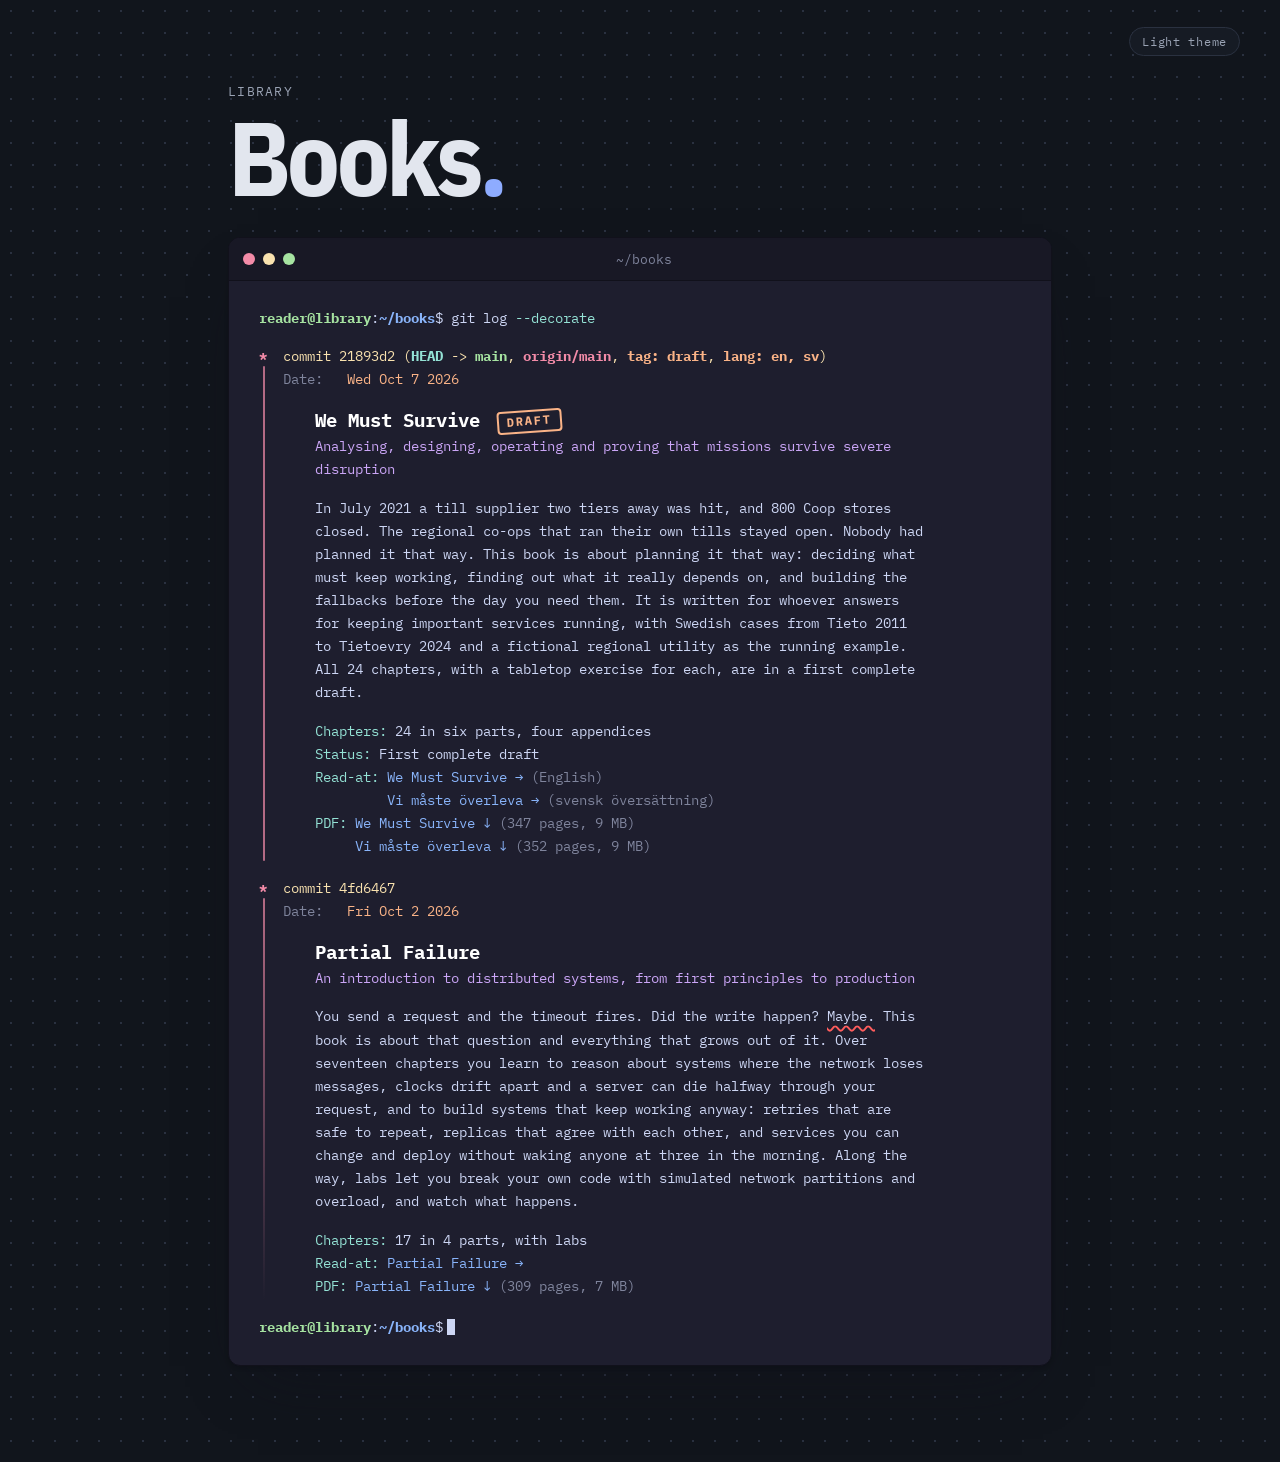
==== index.html @ 134f55db "Publish the books" ====
<!doctype html>
<html lang="en">
<head>
<meta charset="utf-8">
<meta name="viewport" content="width=device-width, initial-scale=1">
<title>Books</title>
<link rel="preconnect" href="https://fonts.googleapis.com">
<link rel="preconnect" href="https://fonts.gstatic.com" crossorigin>
<link rel="stylesheet" href="https://fonts.googleapis.com/css2?family=IBM+Plex+Mono:wght@400;500&family=IBM+Plex+Sans+Condensed:wght@500;600;700&family=Source+Serif+4:ital,opsz,wght@0,8..60,400;0,8..60,600;1,8..60,400&display=swap">
<link rel="stylesheet" href="assets/book.css?v=183c87c0">
<script>
  // follow the theme chosen in the book (same origin, same localStorage key)
  try { const t = localStorage.getItem('pf-theme'); if (t === 'dark' || t === 'light') document.documentElement.setAttribute('data-theme', t); } catch (e) {}
</script>
</head>
<body class="library">
<main class="landing">
  <button class="theme-toggle" id="themeBtn" type="button">Light theme</button>
  <header class="landing-head">
    <div class="kicker">Library</div>
    <h1>Books</h1>
  </header>

  <section class="term" aria-label="Book list">
    <div class="term-bar" aria-hidden="true"><i></i><i></i><i></i><span>~/books</span></div>
    <div class="term-body">
      <div class="prompt"><span class="user">reader@library</span>:<span class="path">~/books</span>$ git log <span class="arg">--decorate</span></div>
      <ol class="git-log">
        <li class="commit">
          <span class="graph" aria-hidden="true">*</span>
          <div>
            <div><span class="hash">commit 21893d2</span> <span class="refs">(<span class="head">HEAD</span> -&gt; <span class="branch">main</span>, <span class="remote">origin/main</span>, <span class="tag">tag: draft</span>, <span class="tag">lang: en, sv</span>)</span></div>
            <div><span class="label">Date:</span><span class="date">Wed Oct 7 2026</span></div>
            <div class="commit-msg">
              <h2><a href="we_must_survive/">We Must Survive</a> <span class="draft-chip">Draft</span></h2>
              <p class="sub">Analysing, designing, operating and proving that missions survive severe disruption</p>
              <p class="blurb">In July 2021 a till supplier two tiers away was hit, and 800 Coop stores closed. The regional co-ops that ran their own tills stayed open. Nobody had planned it that way. This book is about planning it that way: deciding what must keep working, finding out what it really depends on, and building the fallbacks before the day you need them. It is written for whoever answers for keeping important services running, with Swedish cases from Tieto 2011 to Tietoevry 2024 and a fictional regional utility as the running example. All 24 chapters, with a tabletop exercise for each, are in a first complete draft.</p>
              <dl class="trailers">
                <dt>Chapters</dt><dd>24 in six parts, four appendices</dd>
                <dt>Status</dt><dd>First complete draft</dd>
                <dt>Read-at</dt><dd class="multi"><a href="we_must_survive/">We Must Survive <span>→</span></a> <span class="dim">(English)</span><br><a href="vi_maste_overleva/" lang="sv">Vi måste överleva <span>→</span></a> <span class="dim">(svensk översättning)</span></dd>
                <dt>PDF</dt><dd class="multi"><a href="we_must_survive/we-must-survive.pdf" download>We Must Survive <span>↓</span></a> <span class="dim">(347 pages, 9 MB)</span><br><a href="vi_maste_overleva/vi-maste-overleva.pdf" download lang="sv">Vi måste överleva <span>↓</span></a> <span class="dim">(352 pages, 9 MB)</span></dd>
              </dl>
            </div>
          </div>
        </li>
        <li class="commit">
          <span class="graph" aria-hidden="true">*</span>
          <div>
            <div><span class="hash">commit 4fd6467</span> </div>
            <div><span class="label">Date:</span><span class="date">Fri Oct 2 2026</span></div>
            <div class="commit-msg">
              <h2><a href="partial_failure/">Partial Failure</a></h2>
              <p class="sub">An introduction to distributed systems, from first principles to production</p>
              <p class="blurb">You send a request and the timeout fires. Did the write happen? <span class="squiggle">Maybe.</span> This book is about that question and everything that grows out of it. Over seventeen chapters you learn to reason about systems where the network loses messages, clocks drift apart and a server can die halfway through your request, and to build systems that keep working anyway: retries that are safe to repeat, replicas that agree with each other, and services you can change and deploy without waking anyone at three in the morning. Along the way, labs let you break your own code with simulated network partitions and overload, and watch what happens.</p>
              <dl class="trailers">
                <dt>Chapters</dt><dd>17 in 4 parts, with labs</dd>
                <dt>Read-at</dt><dd><a href="partial_failure/">Partial Failure <span>→</span></a></dd>
                <dt>PDF</dt><dd><a href="partial_failure/partial-failure.pdf" download>Partial Failure <span>↓</span></a> <span class="dim">(309 pages, 7 MB)</span></dd>
              </dl>
            </div>
          </div>
        </li>
      </ol>
      <div class="prompt"><span class="user">reader@library</span>:<span class="path">~/books</span>$<span class="cursor"></span></div>
    </div>
  </section>
</main>
<script>
  // same localStorage key as the books, so the choice follows the reader
  (function () {
    const root = document.documentElement, btn = document.getElementById('themeBtn');
    const label = () => { btn.textContent = root.getAttribute('data-theme') === 'light' ? 'Dark theme' : 'Light theme'; };
    btn.addEventListener('click', () => {
      const next = root.getAttribute('data-theme') === 'light' ? 'dark' : 'light';
      root.setAttribute('data-theme', next);
      try { localStorage.setItem('pf-theme', next); } catch (e) {}
      label();
    });
    label();
  })();
</script>
</body>
</html>
---- assets/book.css ----
/* Shared style for the book pages and the landing page.
   Layout: chapter rail in a hamburger drawer, one reading column (38.2vw golden ratio, clamped to 68ch–800px).
   Visual idea: an engineer's notebook — cool paper, ink-blue accent, mono labels like log lines. */
:root {
  --bg: #f6f7f9;
  --paper: #ffffff;
  --fg: #1c2230;
  --muted: #5b6475;
  --rule: #dde1e8;
  --accent: #2b55c7;
  --accent-soft: #e7edfb;
  --note: #eef2f7;     --note-ink: #3f5070;
  --def: #e9f4f3;      --def-ink: #1f6b63;
  --ex: #f3effa;       --ex-ink: #5b3e96;
  --tip: #eef6ea;      --tip-ink: #3c6b2a;
  --warn: #fbf3e4;     --warn-ink: #8a5a12;
  --q: #eaf0fb;        --q-ink: #2b55c7;
  --lab: #f1f2f4;      --lab-ink: #343c4c;
  --code-bg: #f0f2f5;
  --font-body: "Source Serif 4", Georgia, "Times New Roman", serif;
  --font-head: "IBM Plex Sans Condensed", "Arial Narrow", "Helvetica Neue", Arial, sans-serif;
  --font-mono: "IBM Plex Mono", ui-monospace, SFMono-Regular, Menlo, Consolas, monospace;
  --measure: 68ch;
}
:root:not([data-theme="light"]) {  /* dark is the default; light only when the reader picks it */
  --bg: #11151c; --paper: #161b24; --fg: #e2e6ee; --muted: #9aa3b4; --rule: #2a3140;
  --accent: #8eacff; --accent-soft: #1d2740;
  --note: #1b2130; --note-ink: #a9b7d3;
  --def: #15282a; --def-ink: #7fcdc2;
  --ex: #211c30; --ex-ink: #c2aef0;
  --tip: #18261a; --tip-ink: #a3d18f;
  --warn: #2a2214; --warn-ink: #e7bf75;
  --q: #18213a; --q-ink: #9fb8ff;
  --lab: #1b2029; --lab-ink: #c9d0dc;
  --code-bg: #1b212c;
  color-scheme: dark;
}

* { box-sizing: border-box; }
html { scroll-behavior: smooth; }
@media (prefers-reduced-motion: reduce) { html { scroll-behavior: auto; } }
body {
  background: var(--bg); color: var(--fg);
  font-family: var(--font-body); font-size: 17.5px; line-height: 1.62;
  margin: 0;
}
a { color: var(--accent); text-underline-offset: 2px; }
/* cross-references inside the book: quieter than ordinary links */
a.xref { text-decoration-style: dotted; text-decoration-thickness: 1px; }
a.xref:hover { text-decoration-style: solid; }
.lab-links { font-family: var(--font-mono); font-size: 13px; color: var(--muted); margin: 6px 0 12px; }
.box .lab-links { margin: 14px 0 0; padding-top: 10px; border-top: 1px dashed var(--rule); }
a:focus-visible, button:focus-visible, summary:focus-visible { outline: 2px solid var(--accent); outline-offset: 2px; border-radius: 3px; }

/* ---------- progress + top bar ---------- */
.progress { position: fixed; top: env(safe-area-inset-top, 0px); left: 0; height: 3px; width: 0; background: var(--accent); z-index: 30; }
.topbar {
  display: none; position: sticky; top: env(safe-area-inset-top, 0px); z-index: 20;
  background: var(--bg); border-bottom: 1px solid var(--rule);
  padding: 10px 16px; align-items: center; gap: 12px;
  font-family: var(--font-head);
}
.topbar strong { font-size: 17px; letter-spacing: .01em; }
.topbar .where { color: var(--muted); font-size: 14px; white-space: nowrap; overflow: hidden; text-overflow: ellipsis; min-width: 0; }
.btn {
  font: 500 14px var(--font-head); color: var(--fg); background: var(--paper);
  border: 1px solid var(--rule); border-radius: 6px; padding: 6px 10px; cursor: pointer;
}
.btn:hover { border-color: var(--accent); }

/* ---------- shell ---------- */
.shell { display: grid; grid-template-columns: minmax(0, 1fr); min-height: 100vh; }
.rail {
  position: sticky; top: 0; height: 100vh; overflow-y: auto;
  border-right: 1px solid var(--rule); padding: 28px 18px 40px 22px;
  font-family: var(--font-head); background: var(--bg);
}
.rail-title { font-size: 26px; font-weight: 700; line-height: 1.05; letter-spacing: -.01em; margin: 0 0 4px; }
.rail-sub { color: var(--muted); font-size: 14px; margin: 0 0 18px; line-height: 1.35; }
.rail-tools { display: flex; gap: 8px; margin-bottom: 20px; flex-wrap: wrap; }
.nav-part {
  font-family: var(--font-mono); font-size: 11px; letter-spacing: .08em; text-transform: uppercase;
  color: var(--muted); margin: 18px 0 6px;
}
.nav-list { list-style: none; margin: 0; padding: 0; }
.nav-list a {
  display: grid; grid-template-columns: 28px 1fr; gap: 6px; align-items: baseline;
  text-decoration: none; color: var(--fg); padding: 5px 8px; border-radius: 5px; font-size: 15.5px; line-height: 1.25;
}
.nav-list a:hover { background: var(--accent-soft); }
.nav-list a.active { background: var(--accent-soft); color: var(--accent); font-weight: 600; }
.nav-num { font-family: var(--font-mono); font-size: 12px; color: var(--muted); }
.nav-list a.active .nav-num { color: var(--accent); }
.nav-list a.done .nav-num::after { content: " ✓"; color: var(--tip-ink); }
.nav-list > li { position: relative; }
.nav-list > li.has-sub > a { padding-right: 30px; }
.nav-toggle {
  position: absolute; right: 2px; top: 3px; width: 24px; height: 24px; padding: 0;
  border: 0; border-radius: 4px; background: none; color: var(--muted); cursor: pointer;
  font: 12px var(--font-mono); transition: transform .15s ease;
}
.nav-toggle:hover { background: var(--accent-soft); color: var(--fg); }
li.expanded > .nav-toggle { transform: rotate(90deg); }
.nav-sub { display: none; list-style: none; margin: 2px 0 8px 22px; padding: 0 0 0 10px; border-left: 1px solid var(--rule); }
li.expanded > .nav-sub { display: block; }
.nav-list .nav-sub a {
  display: block; padding: 3px 8px; font-size: 13.5px; line-height: 1.3; color: var(--muted); font-weight: 400;
}
.nav-list .nav-sub a:hover { color: var(--fg); }
.nav-list .nav-sub a.active { background: none; color: var(--accent); font-weight: 600; }

main { padding-block: 0 120px; padding-inline: clamp(16px, 5vw, 64px); min-width: 0; }
.column { max-width: clamp(var(--measure), 38.2vw, 800px); margin: 0 auto; }

/* ---------- cover ---------- */
.cover { padding-block: 72px 40px; border-bottom: 1px solid var(--rule); margin-bottom: 8px; }
.cover .kicker { font-family: var(--font-mono); font-size: 12.5px; letter-spacing: .08em; text-transform: uppercase; color: var(--accent); }
.cover h1 { font-family: var(--font-head); font-weight: 700; font-size: clamp(44px, 7vw, 76px); line-height: .98; letter-spacing: -.02em; margin: 14px 0 12px; text-wrap: balance; }
.cover .sub { font-size: 21px; color: var(--muted); margin: 0 0 26px; text-wrap: balance; }
.cover .log {
  font-family: var(--font-mono); font-size: 13px; line-height: 1.7; color: var(--muted);
  background: var(--paper); border: 1px solid var(--rule); border-radius: 8px; padding: 14px 16px; overflow-x: auto;
}
.cover .log b { color: var(--fg); font-weight: 500; }
.cover .log .bad { color: var(--warn-ink); }
.cover .meta { display: flex; flex-wrap: wrap; gap: 6px 22px; margin-top: 18px; font-family: var(--font-head); color: var(--muted); font-size: 15px; }
.cover .edition { display: flex; flex-wrap: wrap; gap: 8px; margin-top: 22px; font-family: var(--font-head); font-size: 15px; }
.cover .edition .lang { display: inline-flex; align-items: baseline; gap: 6px; padding: 5px 12px; border: 1px solid var(--rule); border-radius: 999px; color: var(--muted); text-decoration: none; }
.cover .edition a.lang:hover { color: var(--fg); border-color: var(--accent); }
.cover .edition .lang.current { color: var(--fg); border-color: var(--accent); background: var(--accent-soft); font-weight: 600; }
.cover .edition small { font-family: var(--font-mono); font-size: 11px; letter-spacing: .06em; text-transform: uppercase; color: var(--muted); font-weight: 400; }
.cover .translation-note { margin: 12px 0 0; font-size: 15px; color: var(--muted); }

/* ---------- draft marking (opt in with body.is-draft) ---------- */
.is-draft .cover { position: relative; }
.draft-stamp {
  position: absolute; top: 12px; right: 0; transform: rotate(6deg);
  padding: 6px 14px 5px; border: 3px solid var(--warn-ink); border-radius: 6px; color: var(--warn-ink);
  font-family: var(--font-head); font-weight: 700; font-size: 22px; letter-spacing: .18em; line-height: 1;
  text-transform: uppercase; text-align: center; opacity: .85; pointer-events: none;
}
.draft-stamp small { display: block; margin-top: 4px; font-family: var(--font-mono); font-weight: 500; font-size: 10.5px; letter-spacing: .08em; }
.draft-watermark {
  position: fixed; inset: 0; z-index: 10; display: grid; place-items: center; overflow: hidden; pointer-events: none;
}
.draft-watermark span {
  transform: rotate(-30deg); white-space: nowrap; color: var(--warn-ink); opacity: .07;
  font-family: var(--font-head); font-weight: 700; font-size: clamp(110px, 18vw, 260px); letter-spacing: .12em;
}

/* ---------- chapters ---------- */
.part-divider { margin: 72px 0 0; font-family: var(--font-mono); font-size: 12px; letter-spacing: .1em; text-transform: uppercase; color: var(--muted); display: flex; align-items: center; gap: 12px; }
.part-divider::after { content: ""; flex: 1; height: 1px; background: var(--rule); }
.chapter { padding-top: 40px; scroll-margin-top: 56px; }
.chapter + .chapter { border-top: 1px solid var(--rule); margin-top: 64px; }
.chapter-head { margin-bottom: 28px; }
.chapter-num { font-family: var(--font-mono); font-size: 13px; letter-spacing: .08em; text-transform: uppercase; color: var(--accent); }
.chapter h1 { font-family: var(--font-head); font-weight: 700; font-size: clamp(34px, 4.6vw, 48px); line-height: 1.04; letter-spacing: -.015em; margin: 8px 0 8px; text-wrap: balance; }
.chapter-sub { font-size: 19px; color: var(--muted); margin: 0; font-style: italic; }
.chapter h2 { font-family: var(--font-head); font-weight: 600; font-size: 28px; line-height: 1.15; margin: 52px 0 12px; text-wrap: balance; scroll-margin-top: 60px; }
.chapter h3 { font-family: var(--font-head); font-weight: 600; font-size: 21px; line-height: 1.2; margin: 34px 0 8px; text-wrap: balance; scroll-margin-top: 60px; }
.chapter h4 { font-family: var(--font-head); font-weight: 600; font-size: 17px; margin: 24px 0 6px; }
.chapter p, .chapter li { hyphens: auto; }
.chapter .mermaid-diagram p, .chapter .mermaid-diagram span { hyphens: manual; }
.chapter ul, .chapter ol { padding-left: 1.3em; }
.chapter li + li { margin-top: 4px; }
strong { font-weight: 600; }
code { font-family: var(--font-mono); font-size: .84em; background: var(--code-bg); padding: 1px 5px; border-radius: 4px; }
.code { overflow-x: auto; background: var(--code-bg); border-radius: 8px; margin: 18px 0; border: 1px solid var(--rule); }
.code pre { margin: 0; padding: 14px 16px; font-family: var(--font-mono); font-size: 13.5px; line-height: 1.55; }
.code code { background: none; padding: 0; font-size: inherit; }
hr { border: 0; border-top: 1px solid var(--rule); margin: 36px 0; }
blockquote { margin: 20px 0; padding: 2px 0 2px 18px; border-left: 3px solid var(--rule); color: var(--muted); font-style: italic; }

.table { overflow-x: auto; margin: 20px 0; border: 1px solid var(--rule); border-radius: 8px; background: var(--paper); }
table { border-collapse: collapse; width: 100%; font-size: 15px; line-height: 1.45; }
th { font-family: var(--font-head); font-weight: 600; text-align: left; background: var(--note); color: var(--fg); }
th, td { padding: 9px 12px; border-bottom: 1px solid var(--rule); vertical-align: top; }
tr:last-child td { border-bottom: 0; }
td { font-variant-numeric: tabular-nums; }

figure { margin: 26px 0; }
.diagram { overflow-x: auto; background: var(--paper); border: 1px solid var(--rule); border-radius: 8px; padding: 16px; margin: 18px 0; }
.diagram pre.mermaid { margin: 0; background: none; text-align: center; font-family: var(--font-head); }
figure .diagram { margin: 0; }
.chapter-art { margin: 0 0 28px; }
.chapter-art img { display: block; width: 100%; height: auto; border-radius: 8px; border: 1px solid var(--rule, rgba(127,127,127,.25)); }
figcaption { font-family: var(--font-head); font-size: 14.5px; color: var(--muted); margin-top: 8px; line-height: 1.4; }

/* ---------- boxes ---------- */
.box { border-radius: 8px; padding: 14px 18px 4px; margin: 24px 0; background: var(--note); --ink: var(--note-ink); }
.box-label { font-family: var(--font-mono); font-size: 11.5px; letter-spacing: .08em; text-transform: uppercase; color: var(--ink); margin-bottom: 4px; }
.box-title { text-transform: none; letter-spacing: 0; font-family: var(--font-head); font-size: 15px; font-weight: 600; }
.box p:first-of-type { margin-top: 4px; }
.box > *:last-child { margin-bottom: 12px; }
.box.overview { background: var(--accent-soft); --ink: var(--accent); }
.box.definition { background: var(--def); --ink: var(--def-ink); }
.box.example, .box.case { background: var(--ex); --ink: var(--ex-ink); }
.box.tip { background: var(--tip); --ink: var(--tip-ink); }
.box.warning { background: var(--warn); --ink: var(--warn-ink); }
.box.question { background: var(--q); --ink: var(--q-ink); }
.box.lab { background: var(--lab); --ink: var(--lab-ink); border: 1px dashed var(--rule); }
.box.objectives, .box.essential, .box.bridge, .box.synthesis, .box.why { background: var(--paper); border: 1px solid var(--rule); --ink: var(--accent); }
.box.essential p { font-size: 19px; font-style: italic; }
.box details { border-top: 1px solid var(--rule); margin: 8px 0 12px; padding-top: 8px; }
.box summary { cursor: pointer; font-family: var(--font-head); font-weight: 600; color: var(--ink); font-size: 15px; }
.box .table { background: var(--paper); }

details.deep { border: 1px solid var(--rule); border-radius: 8px; margin: 24px 0; background: var(--paper); }
details.deep > summary { cursor: pointer; padding: 12px 18px; font-family: var(--font-head); font-weight: 600; font-size: 16px; list-style: none; display: flex; gap: 10px; align-items: baseline; flex-wrap: wrap; }
details.deep > summary::-webkit-details-marker { display: none; }
details.deep > summary::before { content: "+"; font-family: var(--font-mono); color: var(--muted); width: 1ch; }
details.deep[open] > summary::before { content: "−"; }
details.deep .box-label { --ink: var(--muted); margin: 0; }
.deep-body { padding: 0 18px 8px; border-top: 1px solid var(--rule); }
details.hint { background: var(--tip); border-color: transparent; }
details.hint .box-label { --ink: var(--tip-ink); }
details.solution { background: var(--q); border-color: transparent; }
details.solution .box-label { --ink: var(--q-ink); }

.chapter-nav { display: flex; justify-content: space-between; gap: 12px; margin-top: 40px; font-family: var(--font-head); flex-wrap: wrap; }
.chapter-nav a { text-decoration: none; padding: 8px 12px; border: 1px solid var(--rule); border-radius: 6px; background: var(--paper); color: var(--fg); font-size: 15px; }
.chapter-nav a:hover { border-color: var(--accent); }

/* ---------- drawer menu (all widths) ---------- */
.topbar { display: flex; }
.menu-btn { font-size: 20px; line-height: 1; padding: 4px 10px; }
.rail { position: fixed; z-index: 40; left: 0; top: 0; width: min(320px, 86vw); transform: translateX(-102%); transition: transform .2s ease; box-shadow: 0 0 40px rgba(0,0,0,.25); padding-top: calc(24px + env(safe-area-inset-top, 0px)); }
.rail.open { transform: none; }
.scrim { position: fixed; inset: 0; background: rgba(0,0,0,.35); z-index: 35; }

/* ---------- mobile ---------- */
@media (max-width: 900px) {
  .cover { padding-block: 36px 28px; }
  body { font-size: 17px; }
}
@media (prefers-reduced-motion: reduce) { .rail { transition: none; } }

/* ---------- landing page ---------- */
body.library {
  background-color: var(--bg);
  background-image: radial-gradient(var(--rule) 1px, transparent 1.2px);
  background-size: 22px 22px;
  min-height: 100vh;
}
.landing { max-width: 920px; margin: 0 auto; padding: clamp(48px, 9vh, 96px) clamp(16px, 5vw, 48px) 96px; }
.landing-head { margin-bottom: 32px; }
.landing-head .kicker { font-family: var(--font-mono); font-size: 12.5px; letter-spacing: .1em; text-transform: uppercase; color: var(--muted); }
.landing-head h1 {
  font-family: var(--font-head); font-weight: 700; font-size: clamp(56px, 10vw, 104px);
  line-height: .9; letter-spacing: -.035em; margin: 10px 0 0;
}
.landing-head h1::after { content: "."; color: var(--accent); }

/* terminal window: Catppuccin Mocha in the dark theme, Latte in the light one */
.term {
  --t-bg: #1e1e2e; --t-bar: #181825; --t-fg: #cdd6f4; --t-dim: #7f849c; --t-rule: #313244;
  --t-red: #f38ba8; --t-green: #a6e3a1; --t-yellow: #f9e2af; --t-blue: #89b4fa;
  --t-magenta: #cba6f7; --t-cyan: #94e2d5; --t-peach: #fab387;
  background: var(--t-bg); color: var(--t-fg); border-radius: 12px; overflow: hidden;
  --t-border: #11111b; --t-title: #fff; --t-shadow: rgba(17, 17, 27, .65);
  border: 1px solid var(--t-border);
  box-shadow: 0 2px 4px rgba(0,0,0,.12), 0 30px 60px -30px var(--t-shadow);
  font: 14px/1.65 var(--font-mono);
  animation: rise .6s cubic-bezier(.2, .7, .2, 1) both;
}
@keyframes rise { from { opacity: 0; transform: translateY(14px); } }
:root[data-theme="light"] .term {
  --t-bg: #eff1f5; --t-bar: #e6e9ef; --t-fg: #4c4f69; --t-dim: #8c8fa1; --t-rule: #ccd0da;
  --t-red: #d20f39; --t-green: #40a02b; --t-yellow: #b7791f; --t-blue: #1e66f5;
  --t-magenta: #8839ef; --t-cyan: #179299; --t-peach: #fe640b;
  --t-border: #ccd0da; --t-title: #1e2030; --t-shadow: rgba(76, 79, 105, .28);
}
:root[data-theme="light"] .term-bar i { background: #f38ba8; }
:root[data-theme="light"] .term-bar i:nth-child(2) { background: #f9e2af; }
:root[data-theme="light"] .term-bar i:nth-child(3) { background: #a6e3a1; }
.theme-toggle { position: absolute; top: clamp(16px, 3vh, 28px); right: clamp(16px, 4vw, 40px); font: 12px var(--font-mono); letter-spacing: .06em;
  color: var(--muted); background: var(--paper); border: 1px solid var(--rule); border-radius: 999px; padding: 6px 12px; cursor: pointer; }
.theme-toggle:hover { color: var(--fg); border-color: var(--muted); }
.term-bar { display: flex; align-items: center; gap: 8px; padding: 11px 14px; background: var(--t-bar); border-bottom: 1px solid var(--t-border); }
.term-bar i { width: 12px; height: 12px; border-radius: 50%; background: var(--t-red); }
.term-bar i:nth-child(2) { background: var(--t-yellow); }
.term-bar i:nth-child(3) { background: var(--t-green); }
.term-bar span { flex: 1; text-align: center; margin-right: 52px; font-size: 12.5px; color: var(--t-dim); }
.term-body { padding: clamp(16px, 3vw, 26px) clamp(16px, 3.5vw, 30px) 26px; overflow-x: auto; }
.term a { color: inherit; }

.prompt .user { color: var(--t-green); font-weight: 700; }
.prompt .path { color: var(--t-blue); font-weight: 700; }
.prompt .arg { color: var(--t-cyan); white-space: nowrap; }

.git-log { list-style: none; margin: 14px 0 0; padding: 0; }
.commit { display: grid; grid-template-columns: 2ch minmax(0, 1fr); column-gap: 1ch; padding-bottom: 18px; }
.graph { position: relative; color: var(--t-red); font-weight: 700; }
.graph::after { content: ""; position: absolute; left: .45ch; top: 1.55em; bottom: -2px; width: 2px; border-radius: 1px; background: var(--t-red); opacity: .7; }
.commit:last-child .graph::after { background: linear-gradient(var(--t-red), transparent); }

.hash { color: var(--t-yellow); }
.refs { color: var(--t-yellow); }
.head { color: var(--t-cyan); font-weight: 700; }
.branch { color: var(--t-green); font-weight: 700; }
.remote { color: var(--t-red); font-weight: 700; }
.tag { color: var(--t-peach); font-weight: 700; }
.draft-chip {
  display: inline-block; margin-left: .8ch; padding: 1px 8px; transform: rotate(-4deg); vertical-align: 2px;
  border: 2px solid var(--t-peach); border-radius: 4px; color: var(--t-peach);
  font: 700 12px/1.4 var(--font-mono); letter-spacing: .16em; text-transform: uppercase;
}
.label { color: var(--t-dim); display: inline-block; width: 8ch; }
.date { color: var(--t-peach); }

.commit-msg { padding-left: 4ch; margin-top: 1.2em; max-width: calc(76ch + 4ch); }
.commit-msg h2 { font: 700 19px/1.3 var(--font-mono); margin: 0; }
.commit-msg h2 a { color: var(--t-title); text-decoration: none; }
.commit-msg h2 a:hover { color: var(--t-blue); text-decoration: underline; text-underline-offset: 3px; }
.commit-msg .sub { color: var(--t-magenta); margin: .2em 0 1.1em; }
.commit-msg .blurb { margin: 0 0 1.1em; color: var(--t-fg); }
/* Word-style spell-check squiggle */
.squiggle {
  text-decoration: underline wavy #ff5c5c; text-decoration-thickness: 1.5px;
  text-underline-offset: 4px; text-decoration-skip-ink: none;
}
.trailers { margin: 0; }
.trailers dt { display: inline; color: var(--t-cyan); }
.trailers dt::after { content: ":"; }
.trailers dd { display: inline; margin: 0 0 0 1ch; }
.trailers dd::after { content: ""; display: block; }
.trailers dd.multi { display: inline-block; vertical-align: top; }
.trailers dd.multi + dt::before { content: ""; display: block; }
.trailers a { color: var(--t-blue); text-decoration: none; }
.trailers a:hover { text-decoration: underline; text-underline-offset: 3px; }
.trailers a span { display: inline-block; transition: transform .15s ease; }
.trailers a:hover span { transform: translateX(3px); }
.trailers .dim { color: var(--t-dim); }
a.btn { text-decoration: none; display: inline-block; }

.cursor { display: inline-block; width: .6em; height: 1.15em; vertical-align: -.22em; background: var(--t-fg); margin-left: 4px; animation: blink 1.1s steps(1) infinite; }
@keyframes blink { 50% { opacity: 0; } }

@media (max-width: 640px) {
  .term { font-size: 13px; }
  .commit-msg { padding-left: 0; }
}
@media (prefers-reduced-motion: reduce) {
  .term, .cursor { animation: none; }
  .trailers a span { transition: none; }
}

/* ---------- print / PDF ---------- */
@media print {
  @page { size: A4; margin: 18mm 16mm 20mm; }
  body { font-size: 10.5pt; line-height: 1.5; background: #fff; }
  .progress, .topbar, .rail, .scrim, .chapter-nav, .nav-toggle { display: none !important; }
  .shell { display: block; }
  main { padding: 0; }
  .column { max-width: none; }
  .cover { min-height: 240mm; display: flex; flex-direction: column; justify-content: center; border-bottom: 0; break-after: page; }
  .chapter { break-before: page; padding-top: 0; }
  .chapter + .chapter { border-top: 0; margin-top: 0; }
  .part-divider { break-after: avoid; }
  h1, h2, h3, h4, .chapter-head, summary { break-after: avoid; }
  pre, figure, .box, .mermaid-diagram { break-inside: avoid; }
  figure:has(> .table) { break-inside: auto; }
  tr { break-inside: avoid; }
  thead { display: table-header-group; }
  p, li { orphans: 3; widows: 3; }
  a.xref, .lab-links a { color: inherit; text-decoration: none; }
  details.deep > summary::before { content: ""; width: 0; }
  details > summary { cursor: default; }
  .draft-stamp, .draft-watermark span { -webkit-print-color-adjust: exact; print-color-adjust: exact; }
  .draft-watermark span { font-size: 150pt; opacity: .08; }
}
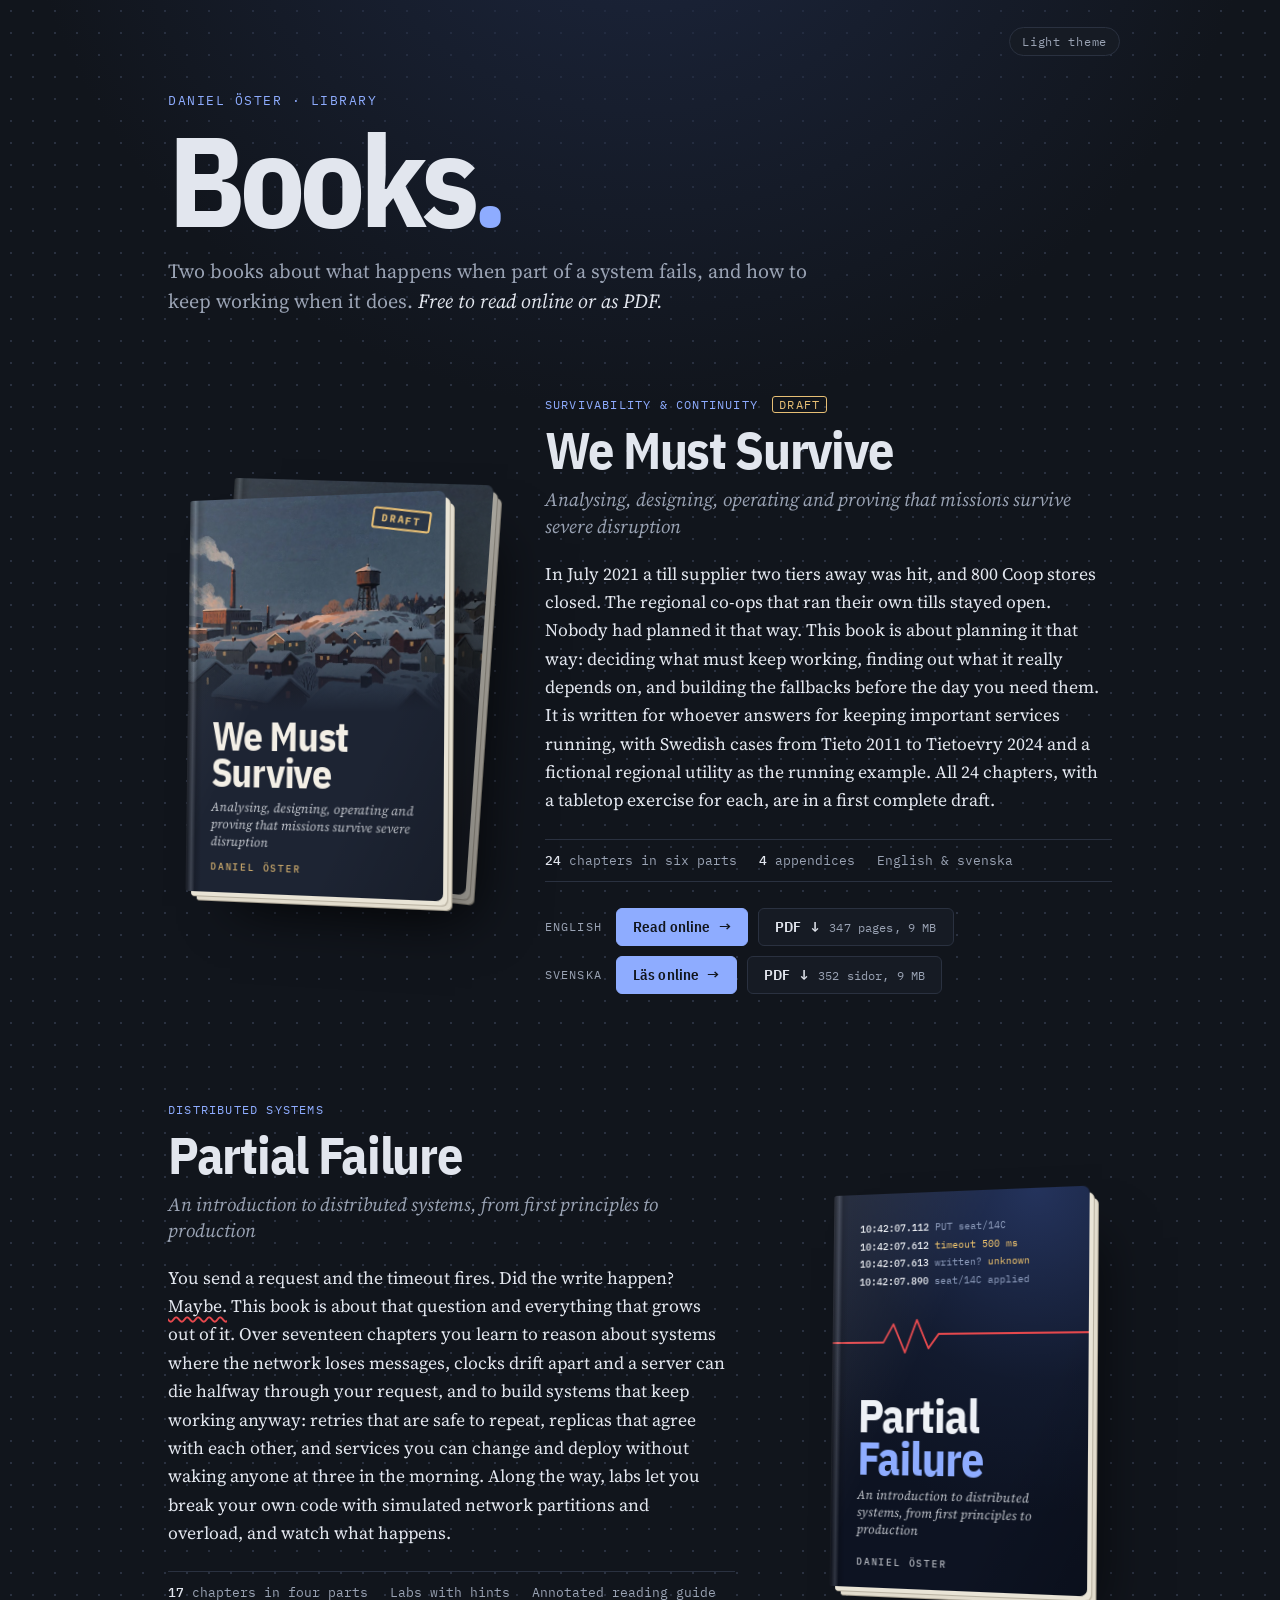
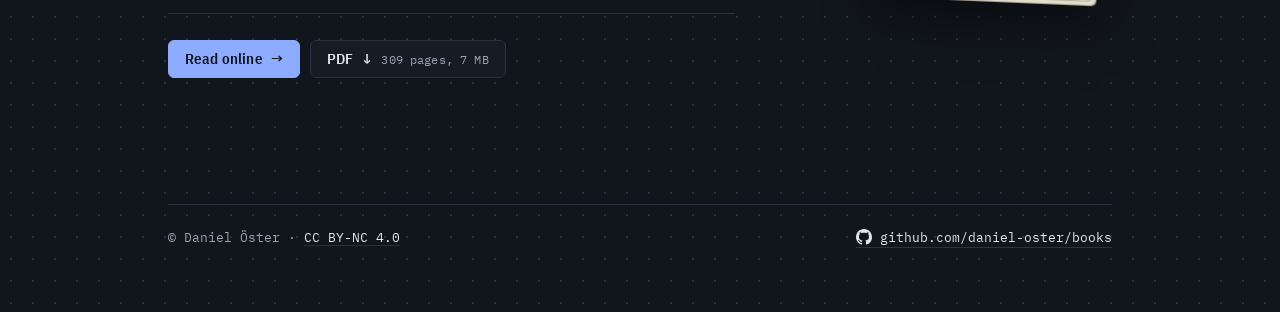
==== commit 1f288f0e: "New landing page" ====
--- a/index.html
+++ b/index.html
@@ -4,10 +4,11 @@
 <meta charset="utf-8">
 <meta name="viewport" content="width=device-width, initial-scale=1">
 <title>Books</title>
+<meta name="description" content="Two books by Daniel Öster on keeping software and services working when parts of them fail. Free to read online or as PDF.">
 <link rel="preconnect" href="https://fonts.googleapis.com">
 <link rel="preconnect" href="https://fonts.gstatic.com" crossorigin>
 <link rel="stylesheet" href="https://fonts.googleapis.com/css2?family=IBM+Plex+Mono:wght@400;500&family=IBM+Plex+Sans+Condensed:wght@500;600;700&family=Source+Serif+4:ital,opsz,wght@0,8..60,400;0,8..60,600;1,8..60,400&display=swap">
-<link rel="stylesheet" href="assets/book.css?v=183c87c0">
+<link rel="stylesheet" href="assets/book.css?v=199d9f06">
 <script>
   // follow the theme chosen in the book (same origin, same localStorage key)
   try { const t = localStorage.getItem('pf-theme'); if (t === 'dark' || t === 'light') document.documentElement.setAttribute('data-theme', t); } catch (e) {}
@@ -17,54 +18,77 @@
 <main class="landing">
   <button class="theme-toggle" id="themeBtn" type="button">Light theme</button>
   <header class="landing-head">
-    <div class="kicker">Library</div>
+    <div class="kicker">Daniel Öster · Library</div>
     <h1>Books</h1>
+    <p class="lede">Two books about what happens when part of a system fails, and how to keep working when it does. <em>Free to read online or as PDF.</em></p>
   </header>
 
-  <section class="term" aria-label="Book list">
-    <div class="term-bar" aria-hidden="true"><i></i><i></i><i></i><span>~/books</span></div>
-    <div class="term-body">
-      <div class="prompt"><span class="user">reader@library</span>:<span class="path">~/books</span>$ git log <span class="arg">--decorate</span></div>
-      <ol class="git-log">
-        <li class="commit">
-          <span class="graph" aria-hidden="true">*</span>
-          <div>
-            <div><span class="hash">commit 21893d2</span> <span class="refs">(<span class="head">HEAD</span> -&gt; <span class="branch">main</span>, <span class="remote">origin/main</span>, <span class="tag">tag: draft</span>, <span class="tag">lang: en, sv</span>)</span></div>
-            <div><span class="label">Date:</span><span class="date">Wed Oct 7 2026</span></div>
-            <div class="commit-msg">
-              <h2><a href="we_must_survive/">We Must Survive</a> <span class="draft-chip">Draft</span></h2>
-              <p class="sub">Analysing, designing, operating and proving that missions survive severe disruption</p>
-              <p class="blurb">In July 2021 a till supplier two tiers away was hit, and 800 Coop stores closed. The regional co-ops that ran their own tills stayed open. Nobody had planned it that way. This book is about planning it that way: deciding what must keep working, finding out what it really depends on, and building the fallbacks before the day you need them. It is written for whoever answers for keeping important services running, with Swedish cases from Tieto 2011 to Tietoevry 2024 and a fictional regional utility as the running example. All 24 chapters, with a tabletop exercise for each, are in a first complete draft.</p>
-              <dl class="trailers">
-                <dt>Chapters</dt><dd>24 in six parts, four appendices</dd>
-                <dt>Status</dt><dd>First complete draft</dd>
-                <dt>Read-at</dt><dd class="multi"><a href="we_must_survive/">We Must Survive <span>→</span></a> <span class="dim">(English)</span><br><a href="vi_maste_overleva/" lang="sv">Vi måste överleva <span>→</span></a> <span class="dim">(svensk översättning)</span></dd>
-                <dt>PDF</dt><dd class="multi"><a href="we_must_survive/we-must-survive.pdf" download>We Must Survive <span>↓</span></a> <span class="dim">(347 pages, 9 MB)</span><br><a href="vi_maste_overleva/vi-maste-overleva.pdf" download lang="sv">Vi måste överleva <span>↓</span></a> <span class="dim">(352 pages, 9 MB)</span></dd>
-              </dl>
-            </div>
-          </div>
-        </li>
-        <li class="commit">
-          <span class="graph" aria-hidden="true">*</span>
-          <div>
-            <div><span class="hash">commit 4fd6467</span> </div>
-            <div><span class="label">Date:</span><span class="date">Fri Oct 2 2026</span></div>
-            <div class="commit-msg">
-              <h2><a href="partial_failure/">Partial Failure</a></h2>
-              <p class="sub">An introduction to distributed systems, from first principles to production</p>
-              <p class="blurb">You send a request and the timeout fires. Did the write happen? <span class="squiggle">Maybe.</span> This book is about that question and everything that grows out of it. Over seventeen chapters you learn to reason about systems where the network loses messages, clocks drift apart and a server can die halfway through your request, and to build systems that keep working anyway: retries that are safe to repeat, replicas that agree with each other, and services you can change and deploy without waking anyone at three in the morning. Along the way, labs let you break your own code with simulated network partitions and overload, and watch what happens.</p>
-              <dl class="trailers">
-                <dt>Chapters</dt><dd>17 in 4 parts, with labs</dd>
-                <dt>Read-at</dt><dd><a href="partial_failure/">Partial Failure <span>→</span></a></dd>
-                <dt>PDF</dt><dd><a href="partial_failure/partial-failure.pdf" download>Partial Failure <span>↓</span></a> <span class="dim">(309 pages, 7 MB)</span></dd>
-              </dl>
-            </div>
-          </div>
-        </li>
-      </ol>
-      <div class="prompt"><span class="user">reader@library</span>:<span class="path">~/books</span>$<span class="cursor"></span></div>
-    </div>
-  </section>
+  <ol class="shelf">
+    <li class="book">
+      <a class="stack" href="we_must_survive/" aria-label="Read We Must Survive">
+        <span class="cover3d cover-wms behind" aria-hidden="true">
+          <span class="art"></span>
+          <span class="body"><span class="cover-title" lang="sv">Vi måste överleva</span></span>
+        </span>
+        <span class="cover3d cover-wms">
+          <span class="art"></span>
+          <span class="stamp">Draft</span>
+          <span class="body">
+            <span class="cover-title">We Must Survive</span>
+            <span class="cover-sub">Analysing, designing, operating and proving that missions survive severe disruption</span>
+            <span class="cover-author">Daniel Öster</span>
+          </span>
+        </span>
+      </a>
+      <div class="book-text">
+        <p class="meta">Survivability &amp; continuity <span class="draft">Draft</span></p>
+        <h2><a href="we_must_survive/">We Must Survive</a></h2>
+        <p class="sub">Analysing, designing, operating and proving that missions survive severe disruption</p>
+        <p class="blurb">In July 2021 a till supplier two tiers away was hit, and 800 Coop stores closed. The regional co-ops that ran their own tills stayed open. Nobody had planned it that way. This book is about planning it that way: deciding what must keep working, finding out what it really depends on, and building the fallbacks before the day you need them. It is written for whoever answers for keeping important services running, with Swedish cases from Tieto 2011 to Tietoevry 2024 and a fictional regional utility as the running example. All 24 chapters, with a tabletop exercise for each, are in a first complete draft.</p>
+        <p class="facts"><span><b>24</b> chapters in six parts</span><span><b>4</b> appendices</span><span>English &amp; <span lang="sv">svenska</span></span></p>
+        <div class="actions">
+          <span class="lang">English</span>
+          <span class="row"><a class="read" href="we_must_survive/">Read online <i>→</i></a><a class="pdf" href="we_must_survive/we-must-survive.pdf" download>PDF <i>↓</i> <small>347 pages, 9 MB</small></a></span>
+          <span class="lang" lang="sv">Svenska</span>
+          <span class="row" lang="sv"><a class="read" href="vi_maste_overleva/">Läs online <i>→</i></a><a class="pdf" href="vi_maste_overleva/vi-maste-overleva.pdf" download>PDF <i>↓</i> <small>352 sidor, 9 MB</small></a></span>
+        </div>
+      </div>
+    </li>
+
+    <li class="book">
+      <a class="stack" href="partial_failure/" aria-label="Read Partial Failure">
+        <span class="cover3d cover-pf">
+          <span class="log" aria-hidden="true">
+            <b>10:42:07.112</b> PUT seat/14C<br>
+            <b>10:42:07.612</b> <span class="warn">timeout 500 ms</span><br>
+            <b>10:42:07.613</b> written? <span class="warn">unknown</span><br>
+            <b>10:42:07.890</b> seat/14C applied
+          </span>
+          <svg class="fault" viewBox="0 0 300 46" preserveAspectRatio="none" aria-hidden="true">
+            <path d="M0 30 L62 30 L74 12 L88 40 L102 8 L116 36 L128 22 L300 22" fill="none" stroke="#e5484d" stroke-width="2" stroke-linejoin="round"/>
+          </svg>
+          <span class="cover-title">Partial <span>Failure</span></span>
+          <span class="cover-sub">An introduction to distributed systems, from first principles to production</span>
+          <span class="cover-author">Daniel Öster</span>
+        </span>
+      </a>
+      <div class="book-text">
+        <p class="meta">Distributed systems</p>
+        <h2><a href="partial_failure/">Partial Failure</a></h2>
+        <p class="sub">An introduction to distributed systems, from first principles to production</p>
+        <p class="blurb">You send a request and the timeout fires. Did the write happen? <span class="squiggle">Maybe.</span> This book is about that question and everything that grows out of it. Over seventeen chapters you learn to reason about systems where the network loses messages, clocks drift apart and a server can die halfway through your request, and to build systems that keep working anyway: retries that are safe to repeat, replicas that agree with each other, and services you can change and deploy without waking anyone at three in the morning. Along the way, labs let you break your own code with simulated network partitions and overload, and watch what happens.</p>
+        <p class="facts"><span><b>17</b> chapters in four parts</span><span>Labs with hints</span><span>Annotated reading guide</span></p>
+        <div class="actions single">
+          <span class="row"><a class="read" href="partial_failure/">Read online <i>→</i></a><a class="pdf" href="partial_failure/partial-failure.pdf" download>PDF <i>↓</i> <small>309 pages, 7 MB</small></a></span>
+        </div>
+      </div>
+    </li>
+  </ol>
+
+  <footer class="colophon">
+    <span>© Daniel Öster · <a href="https://creativecommons.org/licenses/by-nc/4.0/" rel="license">CC BY-NC 4.0</a></span>
+    <a class="gh" href="https://github.com/daniel-oster/books"><svg viewBox="0 0 16 16" aria-hidden="true"><path d="M8 0C3.58 0 0 3.58 0 8c0 3.54 2.29 6.53 5.47 7.59.4.07.55-.17.55-.38 0-.19-.01-.82-.01-1.49-2.01.37-2.53-.49-2.69-.94-.09-.23-.48-.94-.82-1.13-.28-.15-.68-.52-.01-.53.63-.01 1.08.58 1.23.82.72 1.21 1.87.87 2.33.66.07-.52.28-.87.51-1.07-1.78-.2-3.64-.89-3.64-3.95 0-.87.31-1.59.82-2.15-.08-.2-.36-1.02.08-2.12 0 0 .67-.21 2.2.82.64-.18 1.32-.27 2-.27.68 0 1.36.09 2 .27 1.53-1.04 2.2-.82 2.2-.82.44 1.1.16 1.92.08 2.12.51.56.82 1.27.82 2.15 0 3.07-1.87 3.75-3.65 3.95.29.25.54.73.54 1.48 0 1.07-.01 1.93-.01 2.2 0 .21.15.46.55.38A8.013 8.013 0 0016 8c0-4.42-3.58-8-8-8z"/></svg>github.com/daniel-oster/books</a>
+  </footer>
 </main>
 <script>
   // same localStorage key as the books, so the choice follows the reader
--- a/assets/book.css
+++ b/assets/book.css
@@ -237,113 +237,153 @@
 @media (prefers-reduced-motion: reduce) { .rail { transition: none; } }
 
 /* ---------- landing page ---------- */
+/* A shelf: each book is a physical cover (fixed colours, same in both themes) beside its blurb. */
 body.library {
   background-color: var(--bg);
-  background-image: radial-gradient(var(--rule) 1px, transparent 1.2px);
-  background-size: 22px 22px;
+  background-image:
+    radial-gradient(ellipse 70% 45% at 50% -10%, var(--accent-soft), transparent 70%),
+    radial-gradient(var(--rule) 1px, transparent 1.2px);
+  background-size: 100% 100%, 22px 22px;
+  background-repeat: no-repeat, repeat;
   min-height: 100vh;
-}
-.landing { max-width: 920px; margin: 0 auto; padding: clamp(48px, 9vh, 96px) clamp(16px, 5vw, 48px) 96px; }
-.landing-head { margin-bottom: 32px; }
-.landing-head .kicker { font-family: var(--font-mono); font-size: 12.5px; letter-spacing: .1em; text-transform: uppercase; color: var(--muted); }
-.landing-head h1 {
-  font-family: var(--font-head); font-weight: 700; font-size: clamp(56px, 10vw, 104px);
-  line-height: .9; letter-spacing: -.035em; margin: 10px 0 0;
-}
-.landing-head h1::after { content: "."; color: var(--accent); }
-
-/* terminal window: Catppuccin Mocha in the dark theme, Latte in the light one */
-.term {
-  --t-bg: #1e1e2e; --t-bar: #181825; --t-fg: #cdd6f4; --t-dim: #7f849c; --t-rule: #313244;
-  --t-red: #f38ba8; --t-green: #a6e3a1; --t-yellow: #f9e2af; --t-blue: #89b4fa;
-  --t-magenta: #cba6f7; --t-cyan: #94e2d5; --t-peach: #fab387;
-  background: var(--t-bg); color: var(--t-fg); border-radius: 12px; overflow: hidden;
-  --t-border: #11111b; --t-title: #fff; --t-shadow: rgba(17, 17, 27, .65);
-  border: 1px solid var(--t-border);
-  box-shadow: 0 2px 4px rgba(0,0,0,.12), 0 30px 60px -30px var(--t-shadow);
-  font: 14px/1.65 var(--font-mono);
-  animation: rise .6s cubic-bezier(.2, .7, .2, 1) both;
-}
-@keyframes rise { from { opacity: 0; transform: translateY(14px); } }
-:root[data-theme="light"] .term {
-  --t-bg: #eff1f5; --t-bar: #e6e9ef; --t-fg: #4c4f69; --t-dim: #8c8fa1; --t-rule: #ccd0da;
-  --t-red: #d20f39; --t-green: #40a02b; --t-yellow: #b7791f; --t-blue: #1e66f5;
-  --t-magenta: #8839ef; --t-cyan: #179299; --t-peach: #fe640b;
-  --t-border: #ccd0da; --t-title: #1e2030; --t-shadow: rgba(76, 79, 105, .28);
-}
-:root[data-theme="light"] .term-bar i { background: #f38ba8; }
-:root[data-theme="light"] .term-bar i:nth-child(2) { background: #f9e2af; }
-:root[data-theme="light"] .term-bar i:nth-child(3) { background: #a6e3a1; }
+  --shadow: rgba(0, 0, 0, .55);
+}
+:root[data-theme="light"] body.library { --shadow: rgba(28, 34, 48, .28); }
+.landing { max-width: 1040px; margin: 0 auto; padding: clamp(56px, 10vh, 112px) clamp(16px, 5vw, 48px) 64px; position: relative; }
 .theme-toggle { position: absolute; top: clamp(16px, 3vh, 28px); right: clamp(16px, 4vw, 40px); font: 12px var(--font-mono); letter-spacing: .06em;
   color: var(--muted); background: var(--paper); border: 1px solid var(--rule); border-radius: 999px; padding: 6px 12px; cursor: pointer; }
 .theme-toggle:hover { color: var(--fg); border-color: var(--muted); }
-.term-bar { display: flex; align-items: center; gap: 8px; padding: 11px 14px; background: var(--t-bar); border-bottom: 1px solid var(--t-border); }
-.term-bar i { width: 12px; height: 12px; border-radius: 50%; background: var(--t-red); }
-.term-bar i:nth-child(2) { background: var(--t-yellow); }
-.term-bar i:nth-child(3) { background: var(--t-green); }
-.term-bar span { flex: 1; text-align: center; margin-right: 52px; font-size: 12.5px; color: var(--t-dim); }
-.term-body { padding: clamp(16px, 3vw, 26px) clamp(16px, 3.5vw, 30px) 26px; overflow-x: auto; }
-.term a { color: inherit; }
-
-.prompt .user { color: var(--t-green); font-weight: 700; }
-.prompt .path { color: var(--t-blue); font-weight: 700; }
-.prompt .arg { color: var(--t-cyan); white-space: nowrap; }
-
-.git-log { list-style: none; margin: 14px 0 0; padding: 0; }
-.commit { display: grid; grid-template-columns: 2ch minmax(0, 1fr); column-gap: 1ch; padding-bottom: 18px; }
-.graph { position: relative; color: var(--t-red); font-weight: 700; }
-.graph::after { content: ""; position: absolute; left: .45ch; top: 1.55em; bottom: -2px; width: 2px; border-radius: 1px; background: var(--t-red); opacity: .7; }
-.commit:last-child .graph::after { background: linear-gradient(var(--t-red), transparent); }
-
-.hash { color: var(--t-yellow); }
-.refs { color: var(--t-yellow); }
-.head { color: var(--t-cyan); font-weight: 700; }
-.branch { color: var(--t-green); font-weight: 700; }
-.remote { color: var(--t-red); font-weight: 700; }
-.tag { color: var(--t-peach); font-weight: 700; }
-.draft-chip {
-  display: inline-block; margin-left: .8ch; padding: 1px 8px; transform: rotate(-4deg); vertical-align: 2px;
-  border: 2px solid var(--t-peach); border-radius: 4px; color: var(--t-peach);
-  font: 700 12px/1.4 var(--font-mono); letter-spacing: .16em; text-transform: uppercase;
-}
-.label { color: var(--t-dim); display: inline-block; width: 8ch; }
-.date { color: var(--t-peach); }
-
-.commit-msg { padding-left: 4ch; margin-top: 1.2em; max-width: calc(76ch + 4ch); }
-.commit-msg h2 { font: 700 19px/1.3 var(--font-mono); margin: 0; }
-.commit-msg h2 a { color: var(--t-title); text-decoration: none; }
-.commit-msg h2 a:hover { color: var(--t-blue); text-decoration: underline; text-underline-offset: 3px; }
-.commit-msg .sub { color: var(--t-magenta); margin: .2em 0 1.1em; }
-.commit-msg .blurb { margin: 0 0 1.1em; color: var(--t-fg); }
-/* Word-style spell-check squiggle */
-.squiggle {
-  text-decoration: underline wavy #ff5c5c; text-decoration-thickness: 1.5px;
-  text-underline-offset: 4px; text-decoration-skip-ink: none;
-}
-.trailers { margin: 0; }
-.trailers dt { display: inline; color: var(--t-cyan); }
-.trailers dt::after { content: ":"; }
-.trailers dd { display: inline; margin: 0 0 0 1ch; }
-.trailers dd::after { content: ""; display: block; }
-.trailers dd.multi { display: inline-block; vertical-align: top; }
-.trailers dd.multi + dt::before { content: ""; display: block; }
-.trailers a { color: var(--t-blue); text-decoration: none; }
-.trailers a:hover { text-decoration: underline; text-underline-offset: 3px; }
-.trailers a span { display: inline-block; transition: transform .15s ease; }
-.trailers a:hover span { transform: translateX(3px); }
-.trailers .dim { color: var(--t-dim); }
+
+.landing-head { max-width: 640px; margin-bottom: clamp(56px, 9vh, 96px); }
+.landing-head .kicker { font-family: var(--font-mono); font-size: 12.5px; letter-spacing: .12em; text-transform: uppercase; color: var(--accent); }
+.landing-head h1 {
+  font-family: var(--font-head); font-weight: 700; font-size: clamp(64px, 11vw, 128px);
+  line-height: .86; letter-spacing: -.04em; margin: 14px 0 22px;
+}
+.landing-head h1::after { content: "."; color: var(--accent); }
+.landing-head .lede { font-size: 20px; line-height: 1.5; color: var(--muted); margin: 0; }
+.landing-head .lede em { color: var(--fg); font-style: italic; }
+
+/* one book per row, cover alternating sides */
+.shelf { list-style: none; margin: 0; padding: 0; display: grid; gap: clamp(72px, 12vh, 128px); }
+.book {
+  display: grid; grid-template-columns: 300px minmax(0, 1fr); gap: clamp(40px, 6vw, 80px); align-items: center;
+  animation: rise .7s cubic-bezier(.2, .7, .2, 1) both;
+}
+.book:nth-child(2) { animation-delay: .12s; }
+.book:nth-child(even) { grid-template-columns: minmax(0, 1fr) 300px; }
+.book:nth-child(even) .stack { order: 2; }
+@keyframes rise { from { opacity: 0; transform: translateY(18px); } }
+
+/* ---- the physical cover ---- */
+.stack { position: relative; display: block; width: 260px; justify-self: center; perspective: 1400px; text-decoration: none; }
+.cover3d {
+  position: relative; display: flex; flex-direction: column; aspect-ratio: 2 / 3; width: 100%;
+  border-radius: 3px 7px 7px 3px; overflow: hidden; color: #eef1f6;
+  transform: rotateY(-16deg) rotateX(2deg); transform-origin: left center;
+  box-shadow:
+    1px 0 0 rgba(255,255,255,.08) inset,
+    5px 5px 0 -1px #e9e4d6, 6px 6px 0 -1px #b9b2a2,
+    10px 10px 0 -2px #e2dccd, 11px 11px 0 -2px #a8a192,
+    30px 34px 48px -18px var(--shadow);
+  transition: transform .45s cubic-bezier(.2, .7, .2, 1), box-shadow .45s;
+}
+.cover3d::before { /* spine: a crease and a highlight along the bound edge */
+  content: ""; position: absolute; inset: 0 auto 0 0; width: 16px; z-index: 3; pointer-events: none;
+  background: linear-gradient(90deg, rgba(0,0,0,.45), rgba(255,255,255,.14) 35%, rgba(0,0,0,.18) 60%, transparent);
+}
+.cover3d::after { /* sheen */
+  content: ""; position: absolute; inset: 0; z-index: 3; pointer-events: none;
+  background: linear-gradient(115deg, rgba(255,255,255,.10), transparent 38%, transparent 70%, rgba(0,0,0,.18));
+}
+.stack:hover .cover3d, .stack:focus-visible .cover3d { transform: rotateY(-4deg) rotateX(0) translateY(-6px); }
+.stack:focus-visible { outline: none; }
+.stack:focus-visible .cover3d { outline: 2px solid var(--accent); outline-offset: 6px; }
+
+.cover-author { font: 500 10px/1 var(--font-mono); letter-spacing: .18em; text-transform: uppercase; opacity: .7; }
+.cover-title { font-family: var(--font-head); font-weight: 700; letter-spacing: -.02em; line-height: .92; margin: 0; }
+.cover-sub { font-family: var(--font-body); font-style: italic; font-size: 12.5px; line-height: 1.35; opacity: .78; margin: 8px 0 0; }
+
+/* We Must Survive: the winter town from chapter 0, slate below, draft stamp */
+.cover-wms { background: #1d2433; }
+.cover-wms .art { height: 54%; background: url("../we_must_survive/img/ch00.jpg") 72% 50% / cover no-repeat; position: relative; }
+.cover-wms .art::after { content: ""; position: absolute; inset: auto 0 0 0; height: 40%; background: linear-gradient(transparent, #1d2433); }
+.cover-wms .body { flex: 1; padding: 6px 22px 20px 26px; display: flex; flex-direction: column; }
+.cover-wms .cover-title { font-size: 40px; color: #f3efe6; }
+.cover-wms .cover-author { margin-top: auto; color: #e7bf75; opacity: .85; }
+.cover-wms .stamp {
+  position: absolute; top: 16px; right: 14px; z-index: 2; transform: rotate(8deg);
+  border: 2px solid #e7bf75; border-radius: 3px; padding: 2px 7px; color: #e7bf75; background: rgba(29,36,51,.55);
+  font: 700 10px/1.3 var(--font-mono); letter-spacing: .2em; text-transform: uppercase;
+}
+/* the Swedish edition, a second copy lying behind */
+.stack .behind {
+  position: absolute; inset: 0; transform: translate(34px, -22px) rotateY(-16deg) rotate(4deg); transform-origin: left center;
+  filter: brightness(.72) saturate(.8); z-index: -1;
+}
+.stack:hover .behind { transform: translate(52px, -28px) rotateY(-10deg) rotate(6deg); }
+.behind .cover-title { font-size: 34px; }
+
+/* Partial Failure: ink-blue, the log lines from the book's cover, a fault line through it */
+.cover-pf { background: radial-gradient(120% 80% at 80% 0%, #24335c, #121a2e 60%, #0d1322); padding: 26px 22px 20px 28px; }
+.cover-pf .log { font: 10px/1.75 var(--font-mono); color: #8c9bbb; white-space: nowrap; }
+.cover-pf .log b { color: #eef1f6; font-weight: 500; }
+.cover-pf .log .warn { color: #f0c46c; }
+.cover-pf .fault { display: block; width: calc(100% + 50px); margin: 22px -22px 0 -28px; height: 46px; }
+.cover-pf .cover-title { font-size: 46px; margin-top: auto; }
+.cover-pf .cover-title span { display: block; color: #8eacff; }
+.cover-pf .cover-author { margin-top: 18px; }
+
+/* ---- the text beside the cover ---- */
+.book-text .meta { font: 12px var(--font-mono); letter-spacing: .1em; text-transform: uppercase; color: var(--accent); margin: 0; }
+.book-text .meta .draft { color: var(--warn-ink); border: 1.5px solid currentColor; border-radius: 3px; padding: 0 6px; margin-left: 6px; }
+.book-text h2 { font-family: var(--font-head); font-weight: 700; font-size: clamp(36px, 4.6vw, 52px); line-height: 1; letter-spacing: -.025em; margin: 12px 0 10px; }
+.book-text h2 a { color: var(--fg); text-decoration: none; }
+.book-text h2 a:hover { color: var(--accent); }
+.book-text .sub { font-style: italic; font-size: 19px; line-height: 1.4; color: var(--muted); margin: 0 0 20px; }
+.book-text .blurb { margin: 0 0 24px; max-width: 62ch; }
+.squiggle { text-decoration: underline wavy #e5484d; text-decoration-thickness: 1.5px; text-underline-offset: 4px; text-decoration-skip-ink: none; }
+.facts { display: flex; flex-wrap: wrap; gap: 6px 22px; margin: 0 0 26px; padding: 12px 0; border-top: 1px solid var(--rule); border-bottom: 1px solid var(--rule);
+  font: 13px var(--font-mono); color: var(--muted); }
+.facts b { color: var(--fg); font-weight: 500; }
+
+.actions { display: grid; grid-template-columns: max-content max-content; gap: 10px 14px; align-items: center; }
+.actions .lang { font: 11.5px var(--font-mono); letter-spacing: .1em; text-transform: uppercase; color: var(--muted); }
+.actions .row { display: flex; flex-wrap: wrap; gap: 10px; }
+.actions.single { grid-template-columns: max-content; }
+.read, .pdf {
+  display: inline-flex; align-items: baseline; gap: 8px; text-decoration: none; border-radius: 6px; padding: 9px 16px;
+  font: 600 15px/1.2 var(--font-head); letter-spacing: .01em; transition: background .15s, border-color .15s, color .15s;
+}
+.read { background: var(--accent); color: var(--bg); border: 1px solid var(--accent); }
+.read:hover { background: var(--fg); border-color: var(--fg); }
+.pdf { color: var(--fg); border: 1px solid var(--rule); background: var(--paper); }
+.pdf:hover { border-color: var(--accent); color: var(--accent); }
+.pdf small { font: 400 11.5px var(--font-mono); color: var(--muted); }
+.read i, .pdf i { font-style: normal; display: inline-block; transition: transform .15s ease; }
+.read:hover i { transform: translateX(3px); }
+.pdf:hover i { transform: translateY(2px); }
 a.btn { text-decoration: none; display: inline-block; }
 
-.cursor { display: inline-block; width: .6em; height: 1.15em; vertical-align: -.22em; background: var(--t-fg); margin-left: 4px; animation: blink 1.1s steps(1) infinite; }
-@keyframes blink { 50% { opacity: 0; } }
-
-@media (max-width: 640px) {
-  .term { font-size: 13px; }
-  .commit-msg { padding-left: 0; }
+/* ---- colophon ---- */
+.colophon {
+  margin-top: clamp(88px, 14vh, 144px); padding-top: 22px; border-top: 1px solid var(--rule);
+  display: flex; flex-wrap: wrap; justify-content: space-between; gap: 10px 32px;
+  font: 12.5px/1.6 var(--font-mono); color: var(--muted);
+}
+.colophon a { color: var(--fg); text-decoration: none; border-bottom: 1px solid var(--rule); }
+.colophon a:hover { color: var(--accent); border-color: var(--accent); }
+.colophon .gh { display: inline-flex; align-items: center; gap: 8px; }
+.colophon svg { width: 16px; height: 16px; fill: currentColor; }
+
+@media (max-width: 820px) {
+  .book, .book:nth-child(even) { grid-template-columns: 1fr; }
+  .book:nth-child(even) .stack { order: 0; }
+  .stack { width: 220px; }
 }
 @media (prefers-reduced-motion: reduce) {
-  .term, .cursor { animation: none; }
-  .trailers a span { transition: none; }
+  .book { animation: none; }
+  .cover3d, .stack .behind, .read i, .pdf i { transition: none; }
 }
 
 /* ---------- print / PDF ---------- */
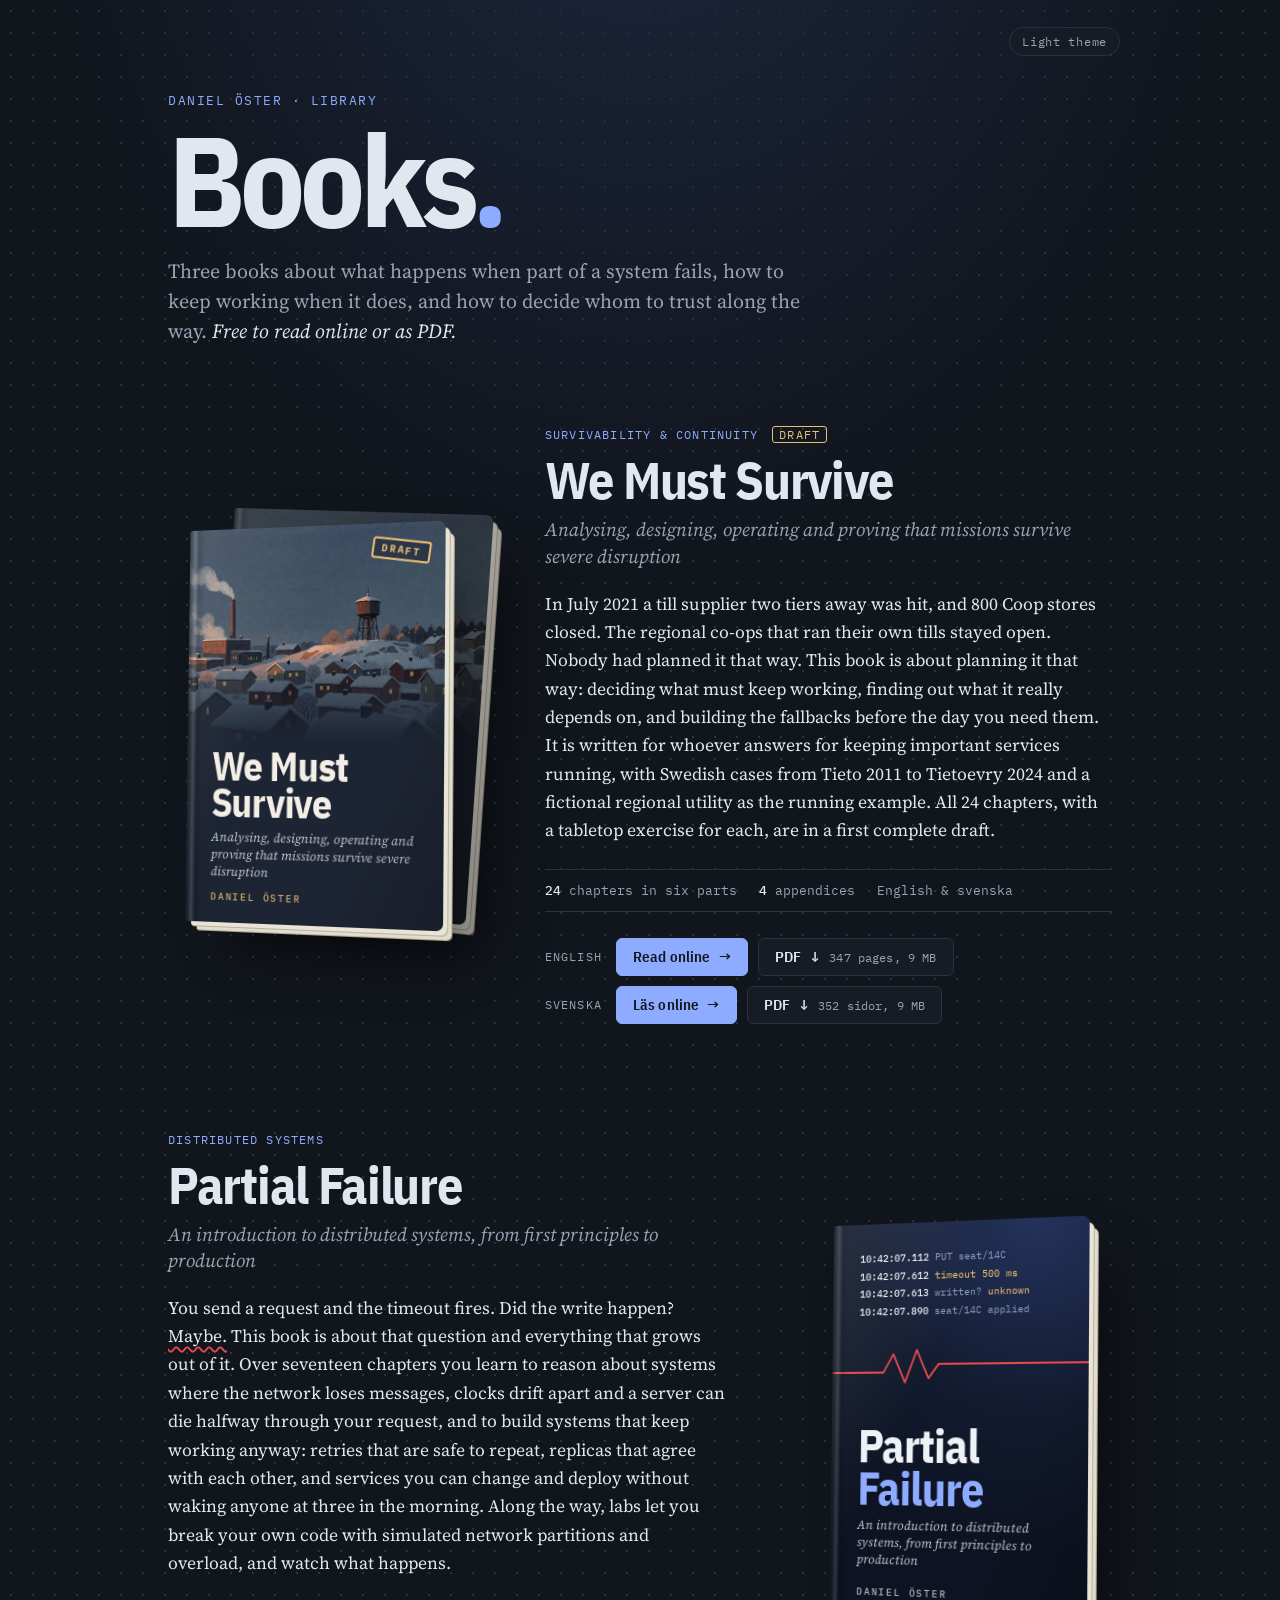
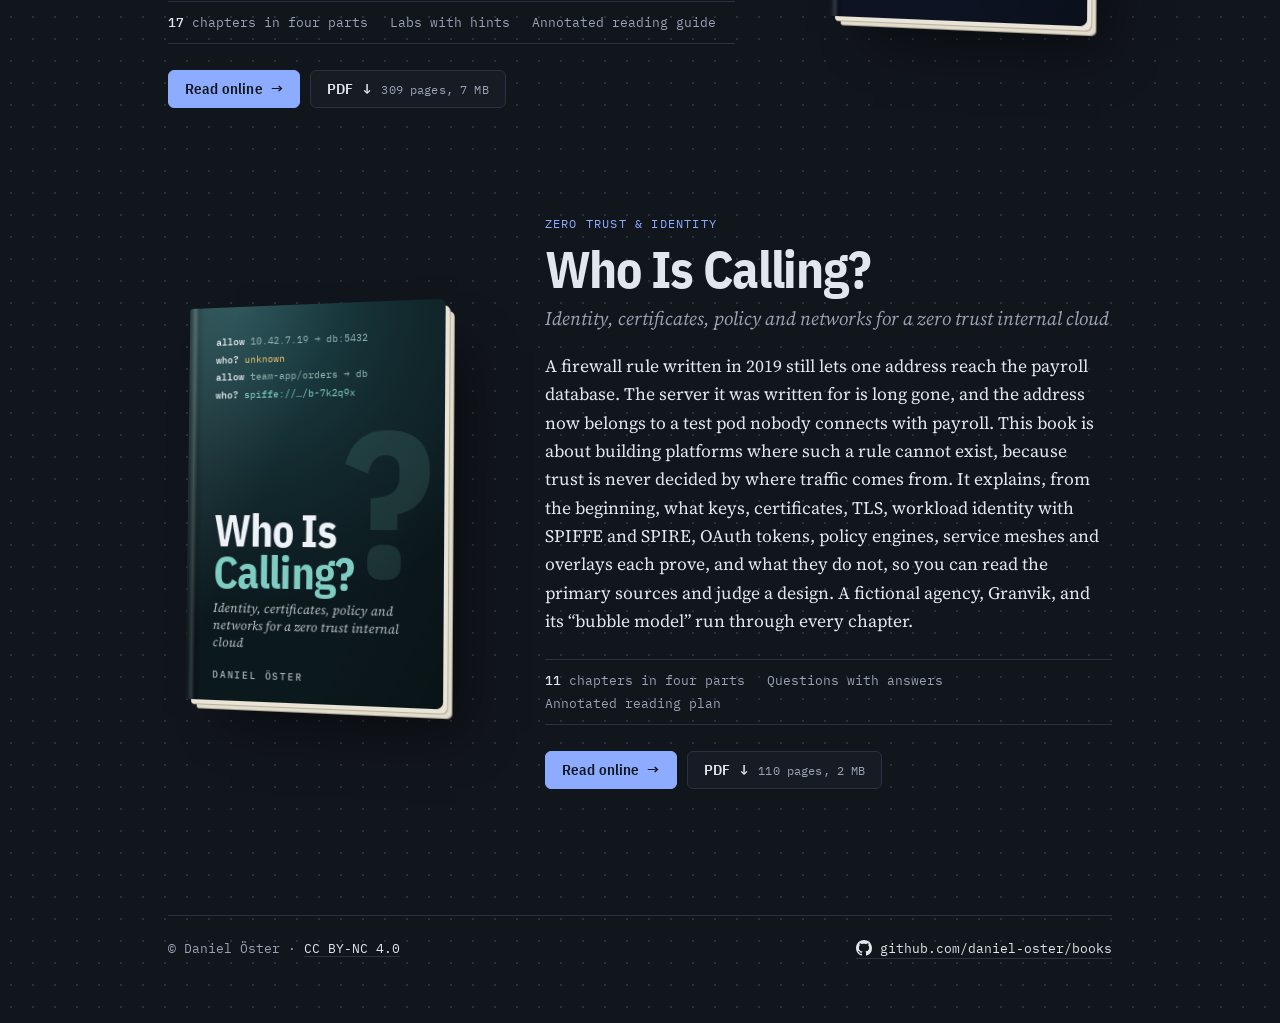
==== commit bb33879e: "Add Who Is Calling? to the library A primer on identity, certificates, policy and networks for a zer" ====
--- a/index.html
+++ b/index.html
@@ -4,11 +4,11 @@
 <meta charset="utf-8">
 <meta name="viewport" content="width=device-width, initial-scale=1">
 <title>Books</title>
-<meta name="description" content="Two books by Daniel Öster on keeping software and services working when parts of them fail. Free to read online or as PDF.">
+<meta name="description" content="Three books by Daniel Öster on keeping software and services working when parts of them fail, and on deciding whom to trust. Free to read online or as PDF.">
 <link rel="preconnect" href="https://fonts.googleapis.com">
 <link rel="preconnect" href="https://fonts.gstatic.com" crossorigin>
 <link rel="stylesheet" href="https://fonts.googleapis.com/css2?family=IBM+Plex+Mono:wght@400;500&family=IBM+Plex+Sans+Condensed:wght@500;600;700&family=Source+Serif+4:ital,opsz,wght@0,8..60,400;0,8..60,600;1,8..60,400&display=swap">
-<link rel="stylesheet" href="assets/book.css?v=199d9f06">
+<link rel="stylesheet" href="assets/book.css?v=3b7e21c4">
 <script>
   // follow the theme chosen in the book (same origin, same localStorage key)
   try { const t = localStorage.getItem('pf-theme'); if (t === 'dark' || t === 'light') document.documentElement.setAttribute('data-theme', t); } catch (e) {}
@@ -20,7 +20,7 @@
   <header class="landing-head">
     <div class="kicker">Daniel Öster · Library</div>
     <h1>Books</h1>
-    <p class="lede">Two books about what happens when part of a system fails, and how to keep working when it does. <em>Free to read online or as PDF.</em></p>
+    <p class="lede">Three books about what happens when part of a system fails, how to keep working when it does, and how to decide whom to trust along the way. <em>Free to read online or as PDF.</em></p>
   </header>
 
   <ol class="shelf">
@@ -83,6 +83,32 @@
         </div>
       </div>
     </li>
+    <li class="book">
+      <a class="stack" href="who_is_calling/" aria-label="Read Who Is Calling?">
+        <span class="cover3d cover-wic">
+          <span class="log" aria-hidden="true">
+            <b>allow</b> 10.42.7.19 → db:5432<br>
+            <b>who?</b> <span class="warn">unknown</span><br>
+            <b>allow</b> team-app/orders → db<br>
+            <b>who?</b> <span class="ok">spiffe://…/b-7k2q9x</span>
+          </span>
+          <span class="mark" aria-hidden="true">?</span>
+          <span class="cover-title">Who Is <span>Calling?</span></span>
+          <span class="cover-sub">Identity, certificates, policy and networks for a zero trust internal cloud</span>
+          <span class="cover-author">Daniel Öster</span>
+        </span>
+      </a>
+      <div class="book-text">
+        <p class="meta">Zero trust &amp; identity</p>
+        <h2><a href="who_is_calling/">Who Is Calling?</a></h2>
+        <p class="sub">Identity, certificates, policy and networks for a zero trust internal cloud</p>
+        <p class="blurb">A firewall rule written in 2019 still lets one address reach the payroll database. The server it was written for is long gone, and the address now belongs to a test pod nobody connects with payroll. This book is about building platforms where such a rule cannot exist, because trust is never decided by where traffic comes from. It explains, from the beginning, what keys, certificates, TLS, workload identity with SPIFFE and SPIRE, OAuth tokens, policy engines, service meshes and overlays each prove, and what they do not, so you can read the primary sources and judge a design. A fictional agency, Granvik, and its “bubble model” run through every chapter.</p>
+        <p class="facts"><span><b>11</b> chapters in four parts</span><span>Questions with answers</span><span>Annotated reading plan</span></p>
+        <div class="actions single">
+          <span class="row"><a class="read" href="who_is_calling/">Read online <i>→</i></a><a class="pdf" href="who_is_calling/who-is-calling.pdf" download>PDF <i>↓</i> <small>110 pages, 2 MB</small></a></span>
+        </div>
+      </div>
+    </li>
   </ol>
 
   <footer class="colophon">
--- a/assets/book.css
+++ b/assets/book.css
@@ -271,6 +271,7 @@
   animation: rise .7s cubic-bezier(.2, .7, .2, 1) both;
 }
 .book:nth-child(2) { animation-delay: .12s; }
+.book:nth-child(3) { animation-delay: .24s; }
 .book:nth-child(even) { grid-template-columns: minmax(0, 1fr) 300px; }
 .book:nth-child(even) .stack { order: 2; }
 @keyframes rise { from { opacity: 0; transform: translateY(18px); } }
@@ -333,6 +334,18 @@
 .cover-pf .cover-title { font-size: 46px; margin-top: auto; }
 .cover-pf .cover-title span { display: block; color: #8eacff; }
 .cover-pf .cover-author { margin-top: 18px; }
+
+/* Who Is Calling?: deep teal, an address nobody can name and an identity that answers, one large question mark */
+.cover-wic { background: radial-gradient(120% 80% at 20% 0%, #1f4a4f, #12282d 58%, #0b181c); padding: 26px 22px 20px 28px; }
+.cover-wic .log { font: 10px/1.75 var(--font-mono); color: #8fb3b0; white-space: nowrap; }
+.cover-wic .log b { color: #eef1f6; font-weight: 500; }
+.cover-wic .log .warn { color: #f0c46c; }
+.cover-wic .log .ok { color: #7fcdc2; }
+.cover-wic .mark { position: absolute; right: 10px; top: 92px; font: 700 200px/1 var(--font-head); color: rgba(127, 205, 194, .14); pointer-events: none; }
+.cover-wic .cover-title { font-size: 44px; margin-top: auto; position: relative; }
+.cover-wic .cover-title span { display: block; color: #7fcdc2; }
+.cover-wic .cover-sub { position: relative; }
+.cover-wic .cover-author { margin-top: 18px; }
 
 /* ---- the text beside the cover ---- */
 .book-text .meta { font: 12px var(--font-mono); letter-spacing: .1em; text-transform: uppercase; color: var(--accent); margin: 0; }
